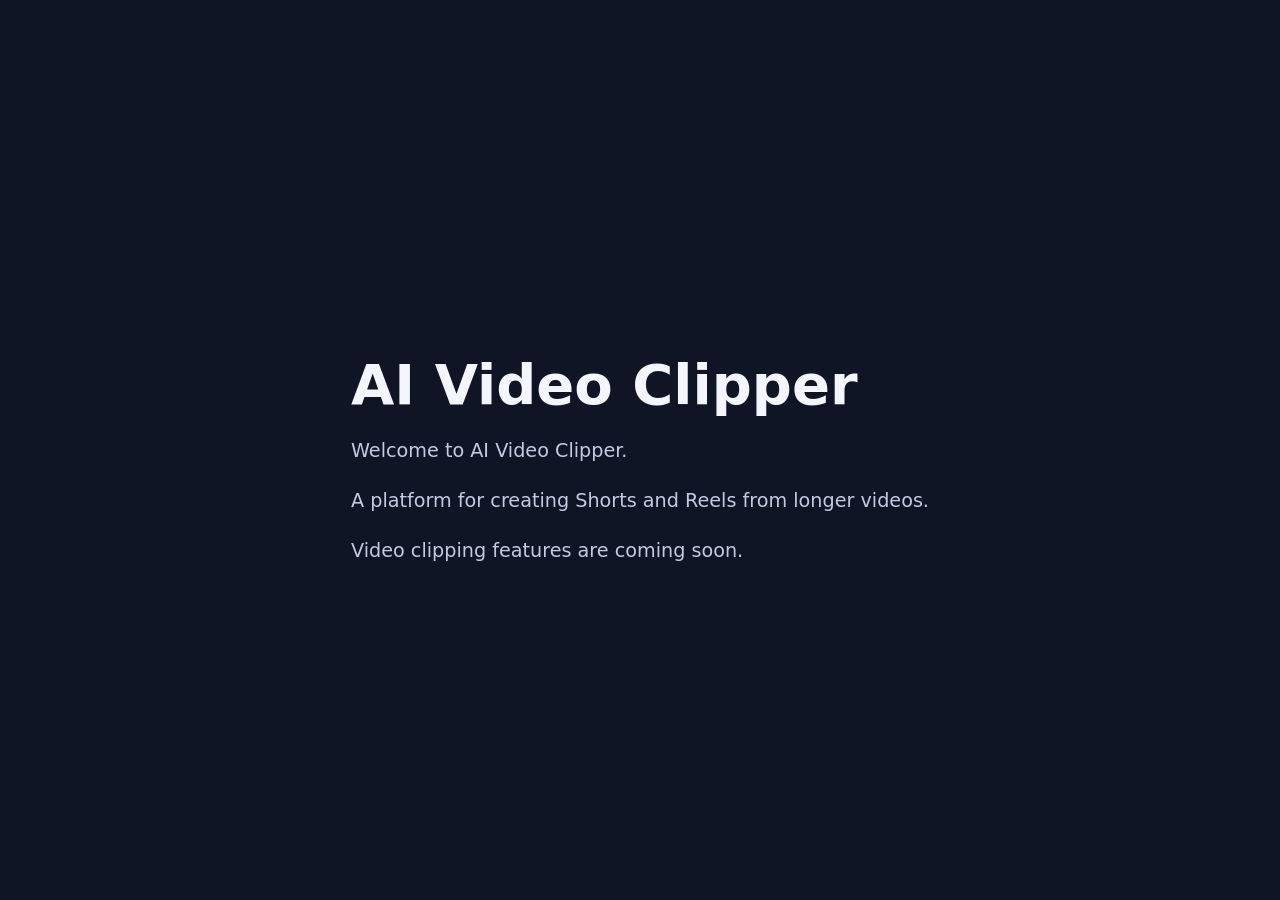
==== index.html @ f223388b "Fix homepage 404 with lowercase index.html and valid HTML" ====
<!doctype html>
<html lang="en">
<head>
  <meta charset="utf-8">
  <meta name="viewport" content="width=device-width, initial-scale=1">
  <meta name="description" content="AI Video Clipper — shorts and reels from longer videos.">
  <title>AI Video Clipper</title>
  <style>
    body { margin: 0; min-height: 100vh; display: grid; place-items: center; background: #101525; color: #f4f6ff; font-family: system-ui, sans-serif; }
    main { max-width: 640px; padding: 48px 24px; }
    h1 { font-size: clamp(2rem, 7vw, 3.5rem); margin-bottom: 16px; }
    p { color: #c2cbe1; font-size: 1.2rem; line-height: 1.6; }
  </style>
</head>
<body>
  <main>
    <h1>AI Video Clipper</h1>
    <p>Welcome to AI Video Clipper.</p>
    <p>A platform for creating Shorts and Reels from longer videos.</p>
    <p>Video clipping features are coming soon.</p>
  </main>
</body>
</html>
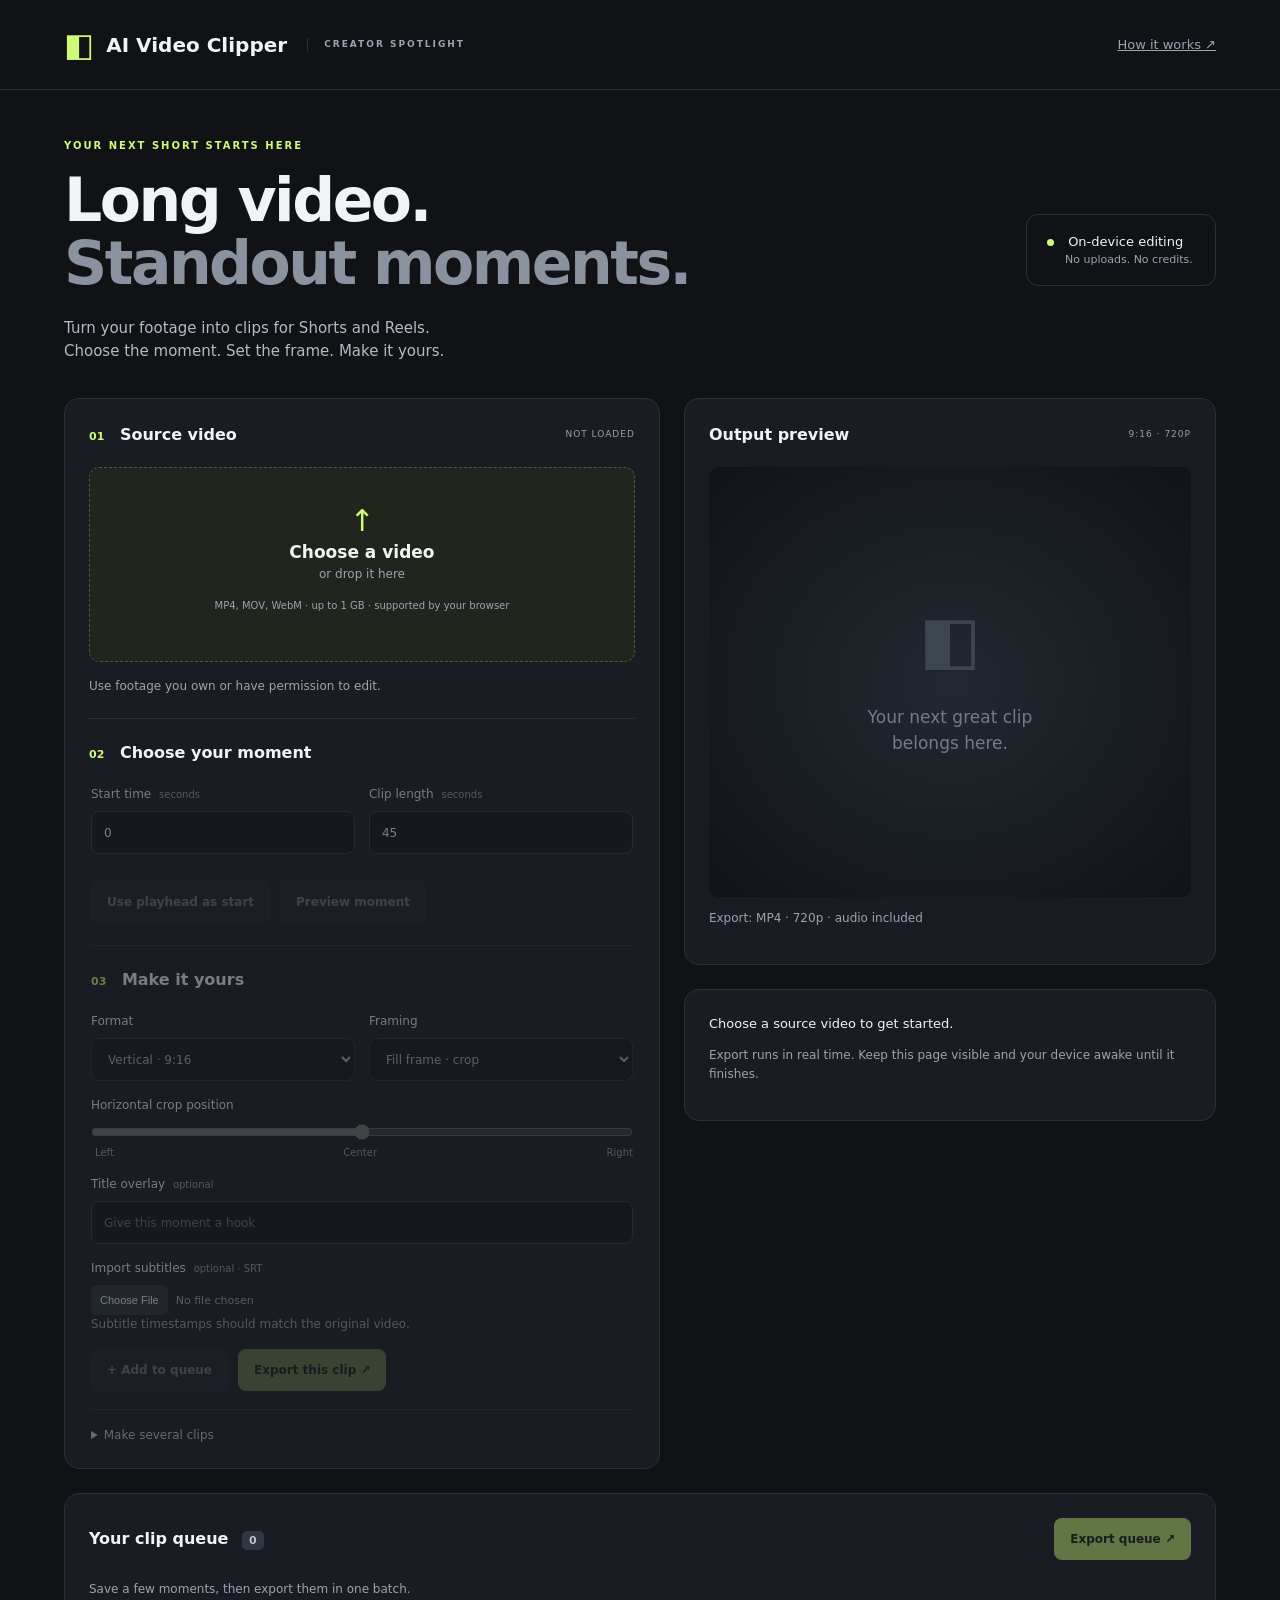
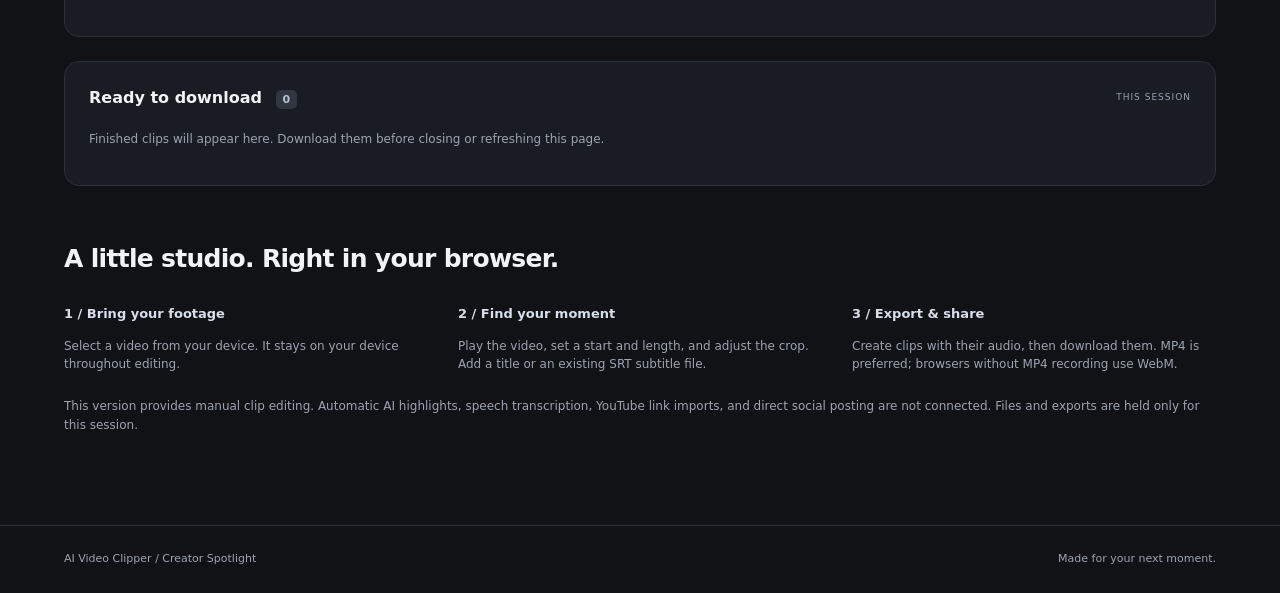
==== commit 9ec726df: "Restore working browser video editor with clip exports, subtitles and queue" ====
--- a/index.html
+++ b/index.html
@@ -1,23 +1,14 @@
 <!doctype html>
-<html lang="en">
-<head>
-  <meta charset="utf-8">
-  <meta name="viewport" content="width=device-width, initial-scale=1">
-  <meta name="description" content="AI Video Clipper — shorts and reels from longer videos.">
-  <title>AI Video Clipper</title>
-  <style>
-    body { margin: 0; min-height: 100vh; display: grid; place-items: center; background: #101525; color: #f4f6ff; font-family: system-ui, sans-serif; }
-    main { max-width: 640px; padding: 48px 24px; }
-    h1 { font-size: clamp(2rem, 7vw, 3.5rem); margin-bottom: 16px; }
-    p { color: #c2cbe1; font-size: 1.2rem; line-height: 1.6; }
-  </style>
-</head>
-<body>
-  <main>
-    <h1>AI Video Clipper</h1>
-    <p>Welcome to AI Video Clipper.</p>
-    <p>A platform for creating Shorts and Reels from longer videos.</p>
-    <p>Video clipping features are coming soon.</p>
-  </main>
-</body>
-</html>
+<html lang="en"><head><meta charset="utf-8"><meta name="viewport" content="width=device-width,initial-scale=1"><meta name="theme-color" content="#101216"><meta name="description" content="Creator Spotlight's private browser video editor. Trim videos, reframe for Shorts and Reels, add captions, and export clips on your device."><title>AI Video Clipper · Creator Spotlight</title><link rel="stylesheet" href="style.css"><script src="app.js" defer></script></head>
+<body><header><a class="brand" href="/" aria-label="AI Video Clipper home"><span class="brand-icon">◧</span> AI Video Clipper <span class="studio">CREATOR SPOTLIGHT</span></a><a class="help-link" href="#help">How it works ↗</a></header>
+<main><div class="intro"><div><p class="eyebrow">YOUR NEXT SHORT STARTS HERE</p><h1>Long video.<br><span>Standout moments.</span></h1><p class="sub">Turn your footage into clips for Shorts and Reels.<br>Choose the moment. Set the frame. Make it yours.</p></div><div class="private"><span class="dot"></span> On-device editing<span>No uploads. No credits.</span></div></div>
+<div class="workspace"><section class="panel source"><div class="section-title"><h2><b>01</b> Source video</h2><span id="source-badge" class="tag">NOT LOADED</span></div>
+<label class="drop" id="drop"><input id="file" type="file" accept="video/*"><span class="upload-icon">↑</span><strong>Choose a video</strong><span>or drop it here</span><small>MP4, MOV, WebM · up to 1 GB · supported by your browser</small></label>
+<div id="loaded" hidden><video id="source" controls playsinline preload="metadata"></video><div class="file-meta"><strong id="filename"></strong><span id="metadata"></span></div><label class="change">Choose another video<input id="replace-file" type="file" accept="video/*"></label></div>
+<p class="note">Use footage you own or have permission to edit.</p>
+<div class="section-title divider"><h2><b>02</b> Choose your moment</h2></div><fieldset id="settings" disabled><div class="two"><label>Start time <small>seconds</small><input id="start" type="number" value="0" min="0" step="0.1"></label><label>Clip length <small>seconds</small><input id="duration" type="number" value="45" min="1" max="180" step="0.1"></label></div><div class="actions"><button id="use-current" class="secondary">Use playhead as start</button><button id="preview" class="secondary">Preview moment</button></div>
+<div class="section-title divider"><h2><b>03</b> Make it yours</h2></div><div class="two"><label>Format<select id="aspect"><option value="9:16">Vertical · 9:16</option><option value="1:1">Square · 1:1</option><option value="16:9">Landscape · 16:9</option></select></label><label>Framing<select id="fit"><option value="crop">Fill frame · crop</option><option value="contain">Fit whole video</option></select></label></div><label id="position-label">Horizontal crop position<input id="position" type="range" min="0" max="100" value="50"><span class="range-labels"><small>Left</small><small>Center</small><small>Right</small></span></label><label>Title overlay <small>optional</small><input id="title" maxlength="120" placeholder="Give this moment a hook"></label><label>Import subtitles <small>optional · SRT</small><input id="subtitles" type="file" accept=".srt,text/plain"><span id="subtitle-info" class="note">Subtitle timestamps should match the original video.</span></label><button id="clear-subtitles" class="text-button" hidden>Remove subtitles</button><div class="actions"><button id="add" class="secondary">+ Add to queue</button><button id="export" class="primary">Export this clip ↗</button></div><details><summary>Make several clips</summary><p class="note">Create evenly spaced selections to review. These are time-based selections, not AI highlights.</p><label>Number of clips<select id="batch-count"><option>3</option><option selected>5</option><option>10</option></select></label><button id="batch" class="secondary">Add spaced selections</button></details></fieldset></section>
+<aside><section class="panel preview-panel"><div class="section-title"><h2>Output preview</h2><span id="format-badge" class="tag">9:16 · 720P</span></div><div class="preview-stage"><canvas id="canvas" width="720" height="1280" aria-label="Preview of cropped video with overlays"></canvas><div id="preview-empty"><span>◧</span><p>Your next great clip<br>belongs here.</p></div></div><p class="note" id="export-format">Checking export support…</p></section><section class="panel status-panel"><div id="status" role="status" aria-live="polite">Choose a source video to get started.</div><progress id="progress" value="0" max="100" hidden></progress><button id="cancel" class="secondary" hidden>Cancel export</button><p class="note">Export runs in real time. Keep this page visible and your device awake until it finishes.</p></section></aside></div>
+<section class="panel queue-panel"><div class="section-title"><h2>Your clip queue <span id="queue-count" class="count">0</span></h2><button id="export-all" class="primary" disabled>Export queue ↗</button></div><p id="queue-empty" class="note">Save a few moments, then export them in one batch.</p><div id="queue"></div></section>
+<section class="panel"><div class="section-title"><h2>Ready to download <span id="results-count" class="count">0</span></h2><span class="tag">THIS SESSION</span></div><p id="results-empty" class="note">Finished clips will appear here. Download them before closing or refreshing this page.</p><div id="results"></div></section>
+<section id="help" class="help"><h2>A little studio. Right in your browser.</h2><div><article><b>1 / Bring your footage</b><p>Select a video from your device. It stays on your device throughout editing.</p></article><article><b>2 / Find your moment</b><p>Play the video, set a start and length, and adjust the crop. Add a title or an existing SRT subtitle file.</p></article><article><b>3 / Export & share</b><p>Create clips with their audio, then download them. MP4 is preferred; browsers without MP4 recording use WebM.</p></article></div><p class="note">This version provides manual clip editing. Automatic AI highlights, speech transcription, YouTube link imports, and direct social posting are not connected. Files and exports are held only for this session.</p></section></main><footer><span>AI Video Clipper / Creator Spotlight</span><span>Made for your next moment.</span></footer></body></html>
--- a/style.css
+++ b/style.css
@@ -0,0 +1 @@
+:root{color-scheme:dark;--bg:#101216;--panel:#191c22;--line:#2c3039;--muted:#9ca3b1;--green:#cdfa79;--text:#f2f3f5}*{box-sizing:border-box}body{margin:0;background:var(--bg);color:var(--text);font:15px/1.5 system-ui,-apple-system,BlinkMacSystemFont,"Segoe UI",sans-serif}button,input,select{font:inherit}a{color:inherit}header{height:90px;border-bottom:1px solid var(--line);padding:0 5%;display:flex;align-items:center;justify-content:space-between;gap:16px}.brand{text-decoration:none;font-weight:700;font-size:20px;display:flex;align-items:center;gap:12px}.brand-icon{font-size:32px;color:var(--green)}.studio{font-size:9px;letter-spacing:2px;color:var(--muted);border-left:1px solid var(--line);padding-left:16px;margin-left:8px}.help-link{font-size:13px;color:var(--muted);white-space:nowrap}main{max-width:1300px;margin:auto;padding:48px 5%}.intro{display:flex;align-items:center;justify-content:space-between;padding-bottom:36px;gap:24px}.eyebrow{font:600 10px/1.5 system-ui;letter-spacing:2px;color:var(--green);margin:0 0 16px}h1{font-size:clamp(36px,5vw,60px);font-weight:600;line-height:1.05;letter-spacing:-2.5px;margin:0 0 22px}h1 span{color:#8b929f}.sub{color:#b4bac5;margin:0}.private{border:1px solid var(--line);border-radius:12px;padding:17px 20px;font-size:13px;min-width:190px}.private>span:last-child{display:block;color:var(--muted);margin-left:18px;font-size:11px}.dot{display:inline-block;width:7px;height:7px;background:var(--green);border-radius:50%;margin-right:10px}.workspace{display:grid;grid-template-columns:minmax(0,1.12fr) minmax(0,1fr);gap:24px;align-items:start}.panel{background:var(--panel);border:1px solid var(--line);border-radius:15px;padding:24px;margin-bottom:24px}.section-title{display:flex;justify-content:space-between;align-items:center;gap:10px;margin-bottom:20px}h2{font-size:16px;font-weight:600;margin:0}.section-title b{display:inline-block;color:var(--green);font-size:11px;margin-right:10px}.tag{font-size:9px;letter-spacing:1px;color:var(--muted);white-space:nowrap}.drop{position:relative;display:flex;flex-direction:column;align-items:center;justify-content:center;min-height:195px;border:1px dashed #515947;border-radius:10px;background:#20251d;cursor:pointer}.drop:hover,.drop.dragover{border-color:var(--green);background:#262f21}.drop input{position:absolute;inset:0;width:100%;height:100%;opacity:0;cursor:pointer}.drop strong{font-size:17px}.drop span:not(.upload-icon){font-size:12px;color:var(--muted)}.drop small{font-size:10px;margin:15px;text-align:center;color:var(--muted)}.upload-icon{font-size:30px;color:var(--green);line-height:1.3}.note{color:var(--muted);font-size:12px;line-height:1.6}.divider{border-top:1px solid var(--line);padding-top:22px;margin-top:22px}fieldset{padding:0;border:0;min-width:0}fieldset:disabled{opacity:.45}label{display:block;font-size:12px;font-weight:500;margin-bottom:15px}label small{font-weight:400;color:var(--muted);margin-left:4px}input:not([type=file]):not([type=range]),select{display:block;width:100%;margin-top:8px;border:1px solid #363c48;border-radius:8px;padding:11px 12px;background:#12151b;color:var(--text);min-height:43px}input[type=file]{display:block;width:100%;margin-top:8px;font-size:11px}input::file-selector-button{background:#30363f;color:var(--text);border:0;padding:9px;border-radius:6px;margin-right:8px}input[type=range]{width:100%;accent-color:var(--green);margin:10px 0 0}.range-labels{display:flex;justify-content:space-between}.two{display:grid;grid-template-columns:1fr 1fr;gap:14px}.actions{display:flex;gap:10px;margin:12px 0;flex-wrap:wrap}button,.download{border-radius:8px;padding:11px 15px;border:1px solid transparent;cursor:pointer;font-size:12px;font-weight:600;text-decoration:none;display:inline-flex;align-items:center;justify-content:center;min-height:40px}.primary{color:#17200e;background:var(--green)}.primary:hover{background:#dfffaa}.secondary,.download{color:var(--text);background:#292e37;border-color:#373e4a}.secondary:hover,.download:hover{background:#383f4c}button:disabled{opacity:.4;cursor:not-allowed}button:focus-visible,input:focus-visible,select:focus-visible,a:focus-visible,summary:focus-visible{outline:2px solid var(--green);outline-offset:4px}.text-button{color:var(--green);background:transparent;padding:0;min-height:30px}details{border-top:1px solid var(--line);margin-top:18px;padding-top:16px}summary{cursor:pointer;color:#c5ccd8;font-size:12px}.preview-stage{position:relative;display:flex;align-items:center;justify-content:center;min-height:360px;background:#0c0e12;border-radius:10px;overflow:hidden}canvas{display:block;max-width:100%;width:auto;height:430px;object-fit:contain}#preview-empty{position:absolute;inset:0;display:flex;align-items:center;justify-content:center;flex-direction:column;text-align:center;color:#737b89;background:radial-gradient(ellipse,#232830,#101319)}#preview-empty span{font-size:65px;color:#3d454f}#preview-empty p{font-size:17px;line-height:1.5}video{width:100%;border-radius:8px;max-height:280px;background:#000}.file-meta{display:flex;justify-content:space-between;gap:12px;margin-top:10px;font-size:11px}.file-meta strong{overflow-wrap:anywhere}.file-meta span{color:var(--muted);white-space:nowrap}.change{font-size:11px;color:var(--green);margin-top:12px;position:relative;width:max-content;cursor:pointer}.change input{position:absolute;inset:0;opacity:0;cursor:pointer;margin:0}.status-panel{font-size:13px}progress{width:100%;accent-color:var(--green);margin:15px 0}#cancel{margin-top:12px}.count{font-size:11px;background:#303740;color:#b8c3d4;border-radius:5px;padding:3px 7px;margin-left:8px}.queue-row{display:flex;align-items:center;gap:14px;border-top:1px solid var(--line);padding:15px 0}.queue-row .info{flex:1;min-width:0}.queue-row strong{font-size:13px;overflow-wrap:anywhere}.queue-row small{display:block;color:var(--muted);font-size:11px}.queue-row button{padding:7px 12px;min-height:34px}.result{display:grid;grid-template-columns:100px 1fr;gap:20px;border-top:1px solid var(--line);padding:20px 0}.result video{max-height:180px}.result h3{margin:0 0 6px;font-size:14px;overflow-wrap:anywhere}.result .actions{margin:12px 0 0}.help{padding:30px 0}.help h2{font-size:25px;letter-spacing:-.7px;margin-bottom:25px}.help>div{display:grid;grid-template-columns:repeat(3,1fr);gap:30px}.help b{font-size:13px;color:#d8dfeb}.help p{font-size:12px;color:var(--muted)}footer{display:flex;justify-content:space-between;padding:25px 5%;border-top:1px solid var(--line);color:var(--muted);font-size:11px}[hidden]{display:none!important}.error{color:#ffb4ac}.success{color:var(--green)}@media(max-width:760px){header{height:70px}.brand{font-size:16px;gap:8px}.studio{display:none}main{padding:30px 4%}.intro{align-items:start}.private{display:none}.workspace{grid-template-columns:1fr}.workspace aside{order:-1}.preview-panel{padding:16px}canvas{height:290px}.preview-stage{min-height:290px}.status-panel{padding:16px}.panel{padding:20px}.help>div{grid-template-columns:1fr;gap:8px}.queue-row{flex-wrap:wrap}.queue-row .info{min-width:55%}footer{gap:20px}.result{grid-template-columns:80px 1fr}}
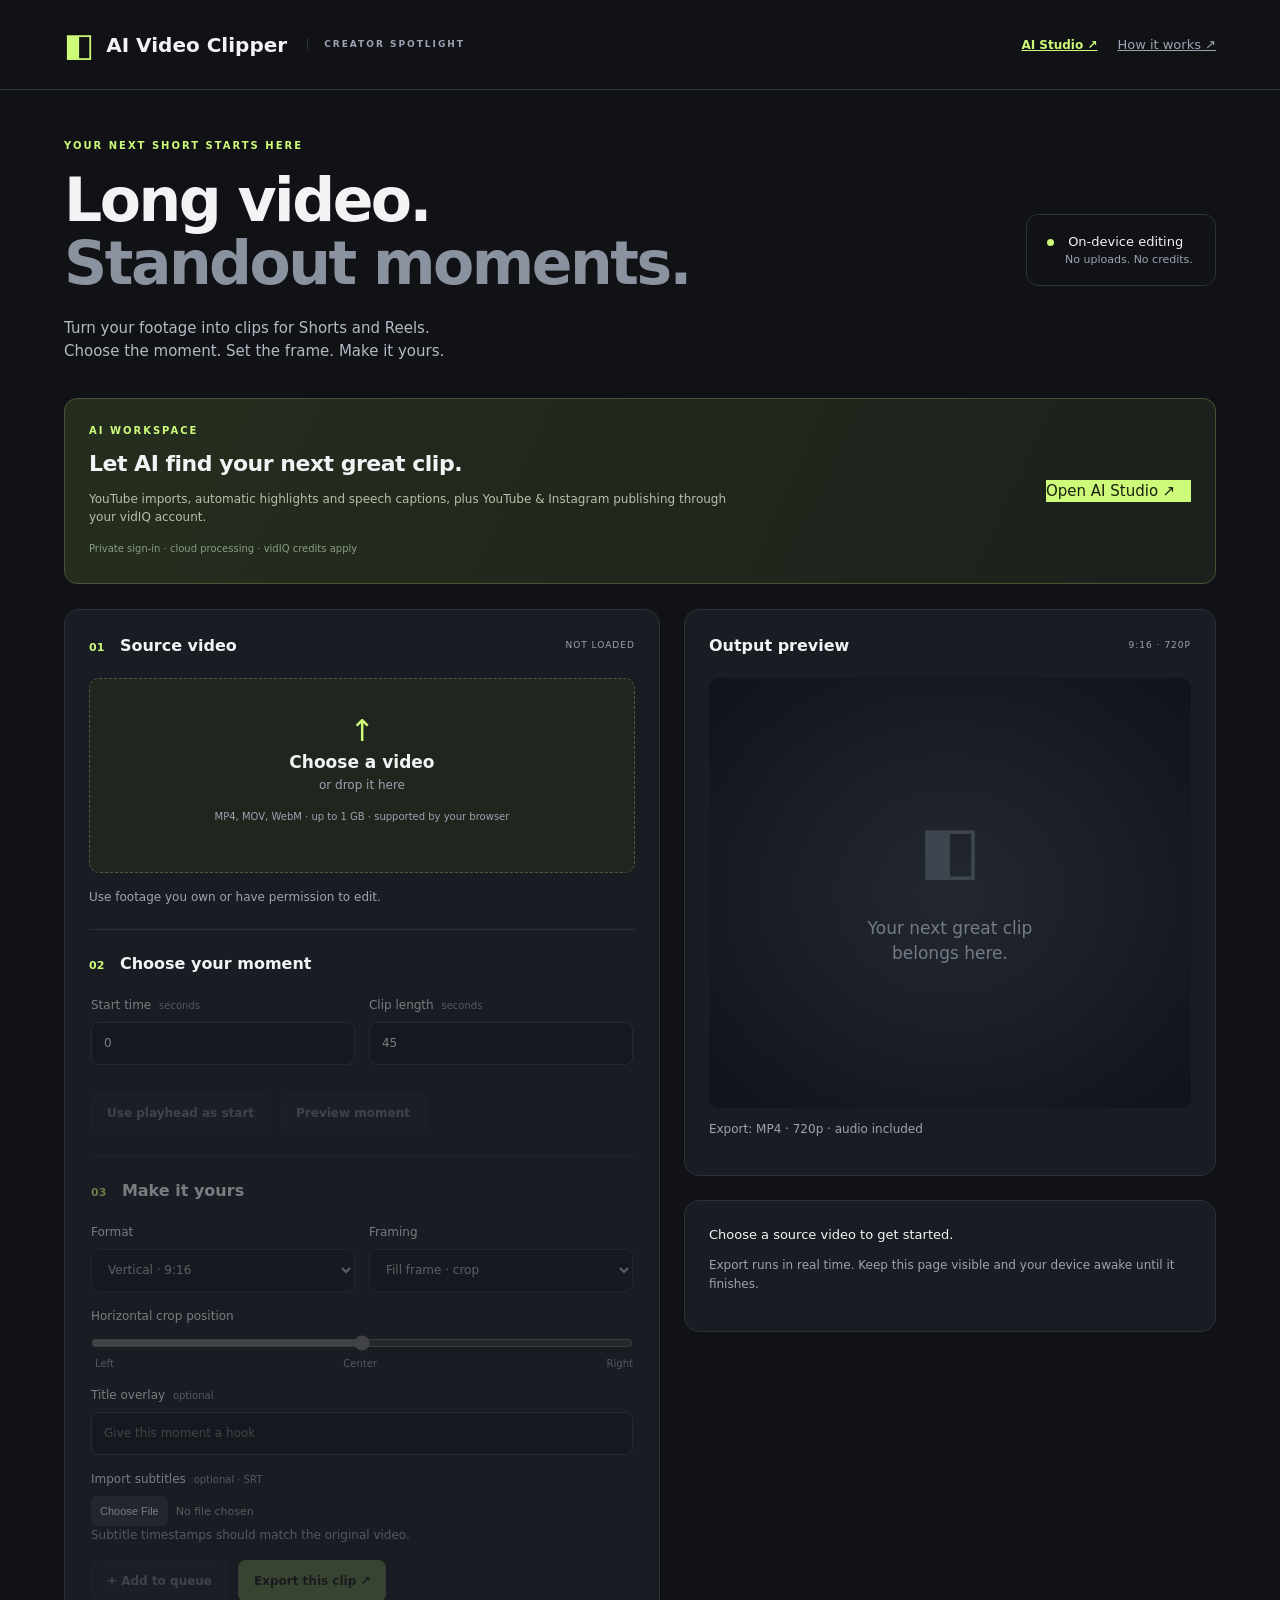
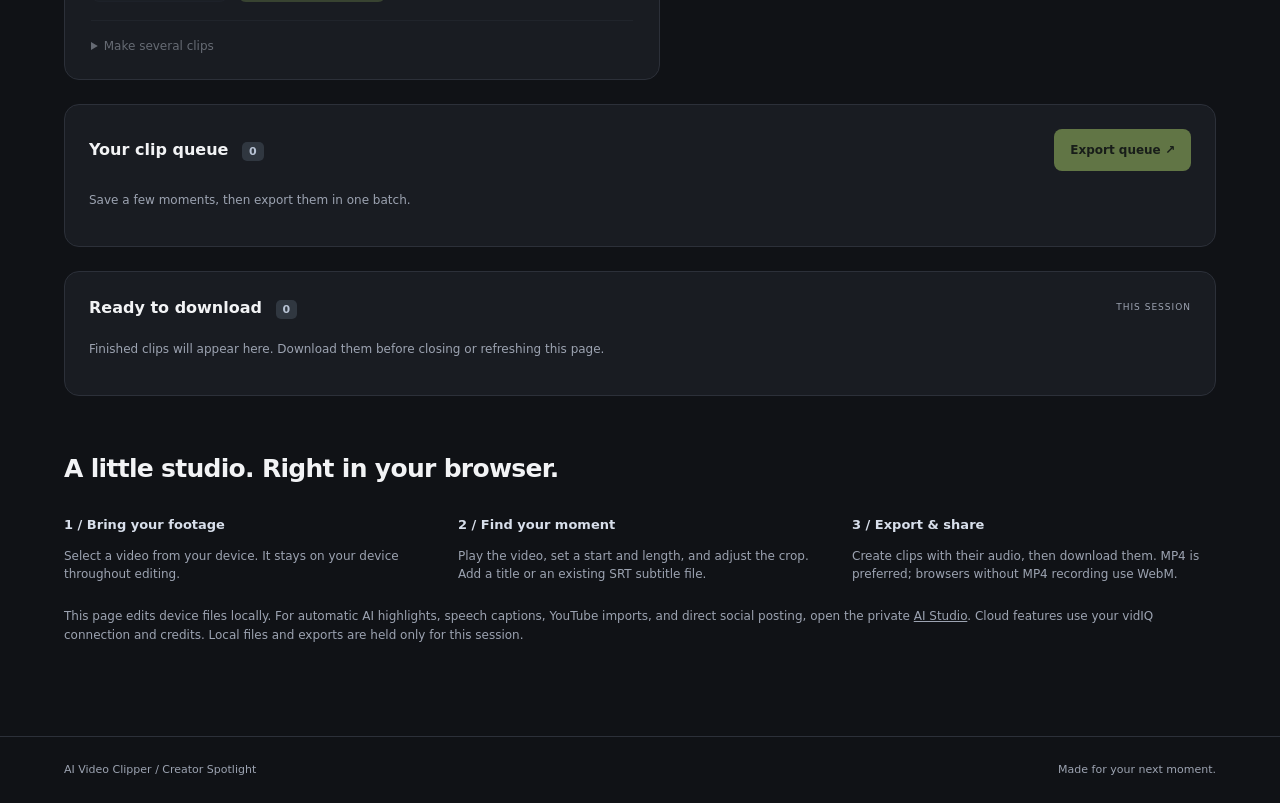
==== commit d3f9d86b: "Link private AI Studio for cloud highlights, captions, imports and publishing" ====
--- a/index.html
+++ b/index.html
@@ -1,8 +1,8 @@
 <!doctype html>
 <html lang="en"><head><meta charset="utf-8"><meta name="viewport" content="width=device-width,initial-scale=1"><meta name="theme-color" content="#101216"><meta name="description" content="Creator Spotlight's private browser video editor. Trim videos, reframe for Shorts and Reels, add captions, and export clips on your device."><title>AI Video Clipper · Creator Spotlight</title><link rel="stylesheet" href="style.css"><script src="app.js" defer></script></head>
-<body><header><a class="brand" href="/" aria-label="AI Video Clipper home"><span class="brand-icon">◧</span> AI Video Clipper <span class="studio">CREATOR SPOTLIGHT</span></a><a class="help-link" href="#help">How it works ↗</a></header>
+<body><header><a class="brand" href="/" aria-label="AI Video Clipper home"><span class="brand-icon">◧</span> AI Video Clipper <span class="studio">CREATOR SPOTLIGHT</span></a><div class="header-links"><a class="studio-link" href="/studio">AI Studio ↗</a><a class="help-link" href="#help">How it works ↗</a></div></header>
 <main><div class="intro"><div><p class="eyebrow">YOUR NEXT SHORT STARTS HERE</p><h1>Long video.<br><span>Standout moments.</span></h1><p class="sub">Turn your footage into clips for Shorts and Reels.<br>Choose the moment. Set the frame. Make it yours.</p></div><div class="private"><span class="dot"></span> On-device editing<span>No uploads. No credits.</span></div></div>
-<div class="workspace"><section class="panel source"><div class="section-title"><h2><b>01</b> Source video</h2><span id="source-badge" class="tag">NOT LOADED</span></div>
+<section class="ai-banner"><div><p class="eyebrow">AI WORKSPACE</p><h2>Let AI find your next great clip.</h2><p>YouTube imports, automatic highlights and speech captions, plus YouTube & Instagram publishing through your vidIQ account.</p><small>Private sign-in · cloud processing · vidIQ credits apply</small></div><a class="primary" href="/studio">Open AI Studio ↗</a></section><div class="workspace"><section class="panel source"><div class="section-title"><h2><b>01</b> Source video</h2><span id="source-badge" class="tag">NOT LOADED</span></div>
 <label class="drop" id="drop"><input id="file" type="file" accept="video/*"><span class="upload-icon">↑</span><strong>Choose a video</strong><span>or drop it here</span><small>MP4, MOV, WebM · up to 1 GB · supported by your browser</small></label>
 <div id="loaded" hidden><video id="source" controls playsinline preload="metadata"></video><div class="file-meta"><strong id="filename"></strong><span id="metadata"></span></div><label class="change">Choose another video<input id="replace-file" type="file" accept="video/*"></label></div>
 <p class="note">Use footage you own or have permission to edit.</p>
@@ -11,4 +11,4 @@
 <aside><section class="panel preview-panel"><div class="section-title"><h2>Output preview</h2><span id="format-badge" class="tag">9:16 · 720P</span></div><div class="preview-stage"><canvas id="canvas" width="720" height="1280" aria-label="Preview of cropped video with overlays"></canvas><div id="preview-empty"><span>◧</span><p>Your next great clip<br>belongs here.</p></div></div><p class="note" id="export-format">Checking export support…</p></section><section class="panel status-panel"><div id="status" role="status" aria-live="polite">Choose a source video to get started.</div><progress id="progress" value="0" max="100" hidden></progress><button id="cancel" class="secondary" hidden>Cancel export</button><p class="note">Export runs in real time. Keep this page visible and your device awake until it finishes.</p></section></aside></div>
 <section class="panel queue-panel"><div class="section-title"><h2>Your clip queue <span id="queue-count" class="count">0</span></h2><button id="export-all" class="primary" disabled>Export queue ↗</button></div><p id="queue-empty" class="note">Save a few moments, then export them in one batch.</p><div id="queue"></div></section>
 <section class="panel"><div class="section-title"><h2>Ready to download <span id="results-count" class="count">0</span></h2><span class="tag">THIS SESSION</span></div><p id="results-empty" class="note">Finished clips will appear here. Download them before closing or refreshing this page.</p><div id="results"></div></section>
-<section id="help" class="help"><h2>A little studio. Right in your browser.</h2><div><article><b>1 / Bring your footage</b><p>Select a video from your device. It stays on your device throughout editing.</p></article><article><b>2 / Find your moment</b><p>Play the video, set a start and length, and adjust the crop. Add a title or an existing SRT subtitle file.</p></article><article><b>3 / Export & share</b><p>Create clips with their audio, then download them. MP4 is preferred; browsers without MP4 recording use WebM.</p></article></div><p class="note">This version provides manual clip editing. Automatic AI highlights, speech transcription, YouTube link imports, and direct social posting are not connected. Files and exports are held only for this session.</p></section></main><footer><span>AI Video Clipper / Creator Spotlight</span><span>Made for your next moment.</span></footer></body></html>
+<section id="help" class="help"><h2>A little studio. Right in your browser.</h2><div><article><b>1 / Bring your footage</b><p>Select a video from your device. It stays on your device throughout editing.</p></article><article><b>2 / Find your moment</b><p>Play the video, set a start and length, and adjust the crop. Add a title or an existing SRT subtitle file.</p></article><article><b>3 / Export & share</b><p>Create clips with their audio, then download them. MP4 is preferred; browsers without MP4 recording use WebM.</p></article></div><p class="note">This page edits device files locally. For automatic AI highlights, speech captions, YouTube imports, and direct social posting, open the private <a href="/studio">AI Studio</a>. Cloud features use your vidIQ connection and credits. Local files and exports are held only for this session.</p></section></main><footer><span>AI Video Clipper / Creator Spotlight</span><span>Made for your next moment.</span></footer></body></html>
--- a/style.css
+++ b/style.css
@@ -1 +1,3 @@
-:root{color-scheme:dark;--bg:#101216;--panel:#191c22;--line:#2c3039;--muted:#9ca3b1;--green:#cdfa79;--text:#f2f3f5}*{box-sizing:border-box}body{margin:0;background:var(--bg);color:var(--text);font:15px/1.5 system-ui,-apple-system,BlinkMacSystemFont,"Segoe UI",sans-serif}button,input,select{font:inherit}a{color:inherit}header{height:90px;border-bottom:1px solid var(--line);padding:0 5%;display:flex;align-items:center;justify-content:space-between;gap:16px}.brand{text-decoration:none;font-weight:700;font-size:20px;display:flex;align-items:center;gap:12px}.brand-icon{font-size:32px;color:var(--green)}.studio{font-size:9px;letter-spacing:2px;color:var(--muted);border-left:1px solid var(--line);padding-left:16px;margin-left:8px}.help-link{font-size:13px;color:var(--muted);white-space:nowrap}main{max-width:1300px;margin:auto;padding:48px 5%}.intro{display:flex;align-items:center;justify-content:space-between;padding-bottom:36px;gap:24px}.eyebrow{font:600 10px/1.5 system-ui;letter-spacing:2px;color:var(--green);margin:0 0 16px}h1{font-size:clamp(36px,5vw,60px);font-weight:600;line-height:1.05;letter-spacing:-2.5px;margin:0 0 22px}h1 span{color:#8b929f}.sub{color:#b4bac5;margin:0}.private{border:1px solid var(--line);border-radius:12px;padding:17px 20px;font-size:13px;min-width:190px}.private>span:last-child{display:block;color:var(--muted);margin-left:18px;font-size:11px}.dot{display:inline-block;width:7px;height:7px;background:var(--green);border-radius:50%;margin-right:10px}.workspace{display:grid;grid-template-columns:minmax(0,1.12fr) minmax(0,1fr);gap:24px;align-items:start}.panel{background:var(--panel);border:1px solid var(--line);border-radius:15px;padding:24px;margin-bottom:24px}.section-title{display:flex;justify-content:space-between;align-items:center;gap:10px;margin-bottom:20px}h2{font-size:16px;font-weight:600;margin:0}.section-title b{display:inline-block;color:var(--green);font-size:11px;margin-right:10px}.tag{font-size:9px;letter-spacing:1px;color:var(--muted);white-space:nowrap}.drop{position:relative;display:flex;flex-direction:column;align-items:center;justify-content:center;min-height:195px;border:1px dashed #515947;border-radius:10px;background:#20251d;cursor:pointer}.drop:hover,.drop.dragover{border-color:var(--green);background:#262f21}.drop input{position:absolute;inset:0;width:100%;height:100%;opacity:0;cursor:pointer}.drop strong{font-size:17px}.drop span:not(.upload-icon){font-size:12px;color:var(--muted)}.drop small{font-size:10px;margin:15px;text-align:center;color:var(--muted)}.upload-icon{font-size:30px;color:var(--green);line-height:1.3}.note{color:var(--muted);font-size:12px;line-height:1.6}.divider{border-top:1px solid var(--line);padding-top:22px;margin-top:22px}fieldset{padding:0;border:0;min-width:0}fieldset:disabled{opacity:.45}label{display:block;font-size:12px;font-weight:500;margin-bottom:15px}label small{font-weight:400;color:var(--muted);margin-left:4px}input:not([type=file]):not([type=range]),select{display:block;width:100%;margin-top:8px;border:1px solid #363c48;border-radius:8px;padding:11px 12px;background:#12151b;color:var(--text);min-height:43px}input[type=file]{display:block;width:100%;margin-top:8px;font-size:11px}input::file-selector-button{background:#30363f;color:var(--text);border:0;padding:9px;border-radius:6px;margin-right:8px}input[type=range]{width:100%;accent-color:var(--green);margin:10px 0 0}.range-labels{display:flex;justify-content:space-between}.two{display:grid;grid-template-columns:1fr 1fr;gap:14px}.actions{display:flex;gap:10px;margin:12px 0;flex-wrap:wrap}button,.download{border-radius:8px;padding:11px 15px;border:1px solid transparent;cursor:pointer;font-size:12px;font-weight:600;text-decoration:none;display:inline-flex;align-items:center;justify-content:center;min-height:40px}.primary{color:#17200e;background:var(--green)}.primary:hover{background:#dfffaa}.secondary,.download{color:var(--text);background:#292e37;border-color:#373e4a}.secondary:hover,.download:hover{background:#383f4c}button:disabled{opacity:.4;cursor:not-allowed}button:focus-visible,input:focus-visible,select:focus-visible,a:focus-visible,summary:focus-visible{outline:2px solid var(--green);outline-offset:4px}.text-button{color:var(--green);background:transparent;padding:0;min-height:30px}details{border-top:1px solid var(--line);margin-top:18px;padding-top:16px}summary{cursor:pointer;color:#c5ccd8;font-size:12px}.preview-stage{position:relative;display:flex;align-items:center;justify-content:center;min-height:360px;background:#0c0e12;border-radius:10px;overflow:hidden}canvas{display:block;max-width:100%;width:auto;height:430px;object-fit:contain}#preview-empty{position:absolute;inset:0;display:flex;align-items:center;justify-content:center;flex-direction:column;text-align:center;color:#737b89;background:radial-gradient(ellipse,#232830,#101319)}#preview-empty span{font-size:65px;color:#3d454f}#preview-empty p{font-size:17px;line-height:1.5}video{width:100%;border-radius:8px;max-height:280px;background:#000}.file-meta{display:flex;justify-content:space-between;gap:12px;margin-top:10px;font-size:11px}.file-meta strong{overflow-wrap:anywhere}.file-meta span{color:var(--muted);white-space:nowrap}.change{font-size:11px;color:var(--green);margin-top:12px;position:relative;width:max-content;cursor:pointer}.change input{position:absolute;inset:0;opacity:0;cursor:pointer;margin:0}.status-panel{font-size:13px}progress{width:100%;accent-color:var(--green);margin:15px 0}#cancel{margin-top:12px}.count{font-size:11px;background:#303740;color:#b8c3d4;border-radius:5px;padding:3px 7px;margin-left:8px}.queue-row{display:flex;align-items:center;gap:14px;border-top:1px solid var(--line);padding:15px 0}.queue-row .info{flex:1;min-width:0}.queue-row strong{font-size:13px;overflow-wrap:anywhere}.queue-row small{display:block;color:var(--muted);font-size:11px}.queue-row button{padding:7px 12px;min-height:34px}.result{display:grid;grid-template-columns:100px 1fr;gap:20px;border-top:1px solid var(--line);padding:20px 0}.result video{max-height:180px}.result h3{margin:0 0 6px;font-size:14px;overflow-wrap:anywhere}.result .actions{margin:12px 0 0}.help{padding:30px 0}.help h2{font-size:25px;letter-spacing:-.7px;margin-bottom:25px}.help>div{display:grid;grid-template-columns:repeat(3,1fr);gap:30px}.help b{font-size:13px;color:#d8dfeb}.help p{font-size:12px;color:var(--muted)}footer{display:flex;justify-content:space-between;padding:25px 5%;border-top:1px solid var(--line);color:var(--muted);font-size:11px}[hidden]{display:none!important}.error{color:#ffb4ac}.success{color:var(--green)}@media(max-width:760px){header{height:70px}.brand{font-size:16px;gap:8px}.studio{display:none}main{padding:30px 4%}.intro{align-items:start}.private{display:none}.workspace{grid-template-columns:1fr}.workspace aside{order:-1}.preview-panel{padding:16px}canvas{height:290px}.preview-stage{min-height:290px}.status-panel{padding:16px}.panel{padding:20px}.help>div{grid-template-columns:1fr;gap:8px}.queue-row{flex-wrap:wrap}.queue-row .info{min-width:55%}footer{gap:20px}.result{grid-template-columns:80px 1fr}}
+:root{color-scheme:dark;--bg:#101216;--panel:#191c22;--line:#2c3039;--muted:#9ca3b1;--green:#cdfa79;--text:#f2f3f5}*{box-sizing:border-box}body{margin:0;background:var(--bg);color:var(--text);font:15px/1.5 system-ui,-apple-system,BlinkMacSystemFont,"Segoe UI",sans-serif}button,input,select{font:inherit}a{color:inherit}header{height:90px;border-bottom:1px solid var(--line);padding:0 5%;display:flex;align-items:center;justify-content:space-between;gap:16px}.brand{text-decoration:none;font-weight:700;font-size:20px;display:flex;align-items:center;gap:12px}.brand-icon{font-size:32px;color:var(--green)}.studio{font-size:9px;letter-spacing:2px;color:var(--muted);border-left:1px solid var(--line);padding-left:16px;margin-left:8px}.help-link{font-size:13px;color:var(--muted);white-space:nowrap}main{max-width:1300px;margin:auto;padding:48px 5%}.intro{display:flex;align-items:center;justify-content:space-between;padding-bottom:36px;gap:24px}.eyebrow{font:600 10px/1.5 system-ui;letter-spacing:2px;color:var(--green);margin:0 0 16px}h1{font-size:clamp(36px,5vw,60px);font-weight:600;line-height:1.05;letter-spacing:-2.5px;margin:0 0 22px}h1 span{color:#8b929f}.sub{color:#b4bac5;margin:0}.private{border:1px solid var(--line);border-radius:12px;padding:17px 20px;font-size:13px;min-width:190px}.private>span:last-child{display:block;color:var(--muted);margin-left:18px;font-size:11px}.dot{display:inline-block;width:7px;height:7px;background:var(--green);border-radius:50%;margin-right:10px}.workspace{display:grid;grid-template-columns:minmax(0,1.12fr) minmax(0,1fr);gap:24px;align-items:start}.panel{background:var(--panel);border:1px solid var(--line);border-radius:15px;padding:24px;margin-bottom:24px}.section-title{display:flex;justify-content:space-between;align-items:center;gap:10px;margin-bottom:20px}h2{font-size:16px;font-weight:600;margin:0}.section-title b{display:inline-block;color:var(--green);font-size:11px;margin-right:10px}.tag{font-size:9px;letter-spacing:1px;color:var(--muted);white-space:nowrap}.drop{position:relative;display:flex;flex-direction:column;align-items:center;justify-content:center;min-height:195px;border:1px dashed #515947;border-radius:10px;background:#20251d;cursor:pointer}.drop:hover,.drop.dragover{border-color:var(--green);background:#262f21}.drop input{position:absolute;inset:0;width:100%;height:100%;opacity:0;cursor:pointer}.drop strong{font-size:17px}.drop span:not(.upload-icon){font-size:12px;color:var(--muted)}.drop small{font-size:10px;margin:15px;text-align:center;color:var(--muted)}.upload-icon{font-size:30px;color:var(--green);line-height:1.3}.note{color:var(--muted);font-size:12px;line-height:1.6}.divider{border-top:1px solid var(--line);padding-top:22px;margin-top:22px}fieldset{padding:0;border:0;min-width:0}fieldset:disabled{opacity:.45}label{display:block;font-size:12px;font-weight:500;margin-bottom:15px}label small{font-weight:400;color:var(--muted);margin-left:4px}input:not([type=file]):not([type=range]),select{display:block;width:100%;margin-top:8px;border:1px solid #363c48;border-radius:8px;padding:11px 12px;background:#12151b;color:var(--text);min-height:43px}input[type=file]{display:block;width:100%;margin-top:8px;font-size:11px}input::file-selector-button{background:#30363f;color:var(--text);border:0;padding:9px;border-radius:6px;margin-right:8px}input[type=range]{width:100%;accent-color:var(--green);margin:10px 0 0}.range-labels{display:flex;justify-content:space-between}.two{display:grid;grid-template-columns:1fr 1fr;gap:14px}.actions{display:flex;gap:10px;margin:12px 0;flex-wrap:wrap}button,.download{border-radius:8px;padding:11px 15px;border:1px solid transparent;cursor:pointer;font-size:12px;font-weight:600;text-decoration:none;display:inline-flex;align-items:center;justify-content:center;min-height:40px}.primary{color:#17200e;background:var(--green)}.primary:hover{background:#dfffaa}.secondary,.download{color:var(--text);background:#292e37;border-color:#373e4a}.secondary:hover,.download:hover{background:#383f4c}button:disabled{opacity:.4;cursor:not-allowed}button:focus-visible,input:focus-visible,select:focus-visible,a:focus-visible,summary:focus-visible{outline:2px solid var(--green);outline-offset:4px}.text-button{color:var(--green);background:transparent;padding:0;min-height:30px}details{border-top:1px solid var(--line);margin-top:18px;padding-top:16px}summary{cursor:pointer;color:#c5ccd8;font-size:12px}.preview-stage{position:relative;display:flex;align-items:center;justify-content:center;min-height:360px;background:#0c0e12;border-radius:10px;overflow:hidden}canvas{display:block;max-width:100%;width:auto;height:430px;object-fit:contain}#preview-empty{position:absolute;inset:0;display:flex;align-items:center;justify-content:center;flex-direction:column;text-align:center;color:#737b89;background:radial-gradient(ellipse,#232830,#101319)}#preview-empty span{font-size:65px;color:#3d454f}#preview-empty p{font-size:17px;line-height:1.5}video{width:100%;border-radius:8px;max-height:280px;background:#000}.file-meta{display:flex;justify-content:space-between;gap:12px;margin-top:10px;font-size:11px}.file-meta strong{overflow-wrap:anywhere}.file-meta span{color:var(--muted);white-space:nowrap}.change{font-size:11px;color:var(--green);margin-top:12px;position:relative;width:max-content;cursor:pointer}.change input{position:absolute;inset:0;opacity:0;cursor:pointer;margin:0}.status-panel{font-size:13px}progress{width:100%;accent-color:var(--green);margin:15px 0}#cancel{margin-top:12px}.count{font-size:11px;background:#303740;color:#b8c3d4;border-radius:5px;padding:3px 7px;margin-left:8px}.queue-row{display:flex;align-items:center;gap:14px;border-top:1px solid var(--line);padding:15px 0}.queue-row .info{flex:1;min-width:0}.queue-row strong{font-size:13px;overflow-wrap:anywhere}.queue-row small{display:block;color:var(--muted);font-size:11px}.queue-row button{padding:7px 12px;min-height:34px}.result{display:grid;grid-template-columns:100px 1fr;gap:20px;border-top:1px solid var(--line);padding:20px 0}.result video{max-height:180px}.result h3{margin:0 0 6px;font-size:14px;overflow-wrap:anywhere}.result .actions{margin:12px 0 0}.help{padding:30px 0}.help h2{font-size:25px;letter-spacing:-.7px;margin-bottom:25px}.help>div{display:grid;grid-template-columns:repeat(3,1fr);gap:30px}.help b{font-size:13px;color:#d8dfeb}.help p{font-size:12px;color:var(--muted)}footer{display:flex;justify-content:space-between;padding:25px 5%;border-top:1px solid var(--line);color:var(--muted);font-size:11px}[hidden]{display:none!important}.error{color:#ffb4ac}.success{color:var(--green)}@media(max-width:760px){header{height:70px}.brand{font-size:16px;gap:8px}.studio{display:none}main{padding:30px 4%}.intro{align-items:start}.private{display:none}.workspace{grid-template-columns:1fr}.preview-panel{padding:16px}canvas{height:290px}.preview-stage{min-height:290px}.status-panel{padding:16px}.panel{padding:20px}.help>div{grid-template-columns:1fr;gap:8px}.queue-row{flex-wrap:wrap}.queue-row .info{min-width:55%}footer{gap:20px}.result{grid-template-columns:80px 1fr}}
+
+.header-links{display:flex;align-items:center;gap:20px}.studio-link{font-size:12px;color:var(--green);font-weight:600}.ai-banner{background:linear-gradient(115deg,#252e1e,#1b211b);border:1px solid #465536;border-radius:13px;padding:24px;display:flex;align-items:center;justify-content:space-between;gap:24px;margin-bottom:25px}.ai-banner .eyebrow{margin-bottom:9px}.ai-banner h2{font-size:22px;letter-spacing:-.5px}.ai-banner p:not(.eyebrow){font-size:12px;color:#b5c0ab;max-width:660px;margin:10px 0}.ai-banner small{font-size:10px;color:#8c9b80}.ai-banner .primary{white-space:nowrap;text-decoration:none;min-width:145px}@media(max-width:760px){.ai-banner{flex-direction:column;align-items:stretch;padding:20px}.header-links{gap:12px}.help-link{display:none}.ai-banner h2{font-size:21px}}
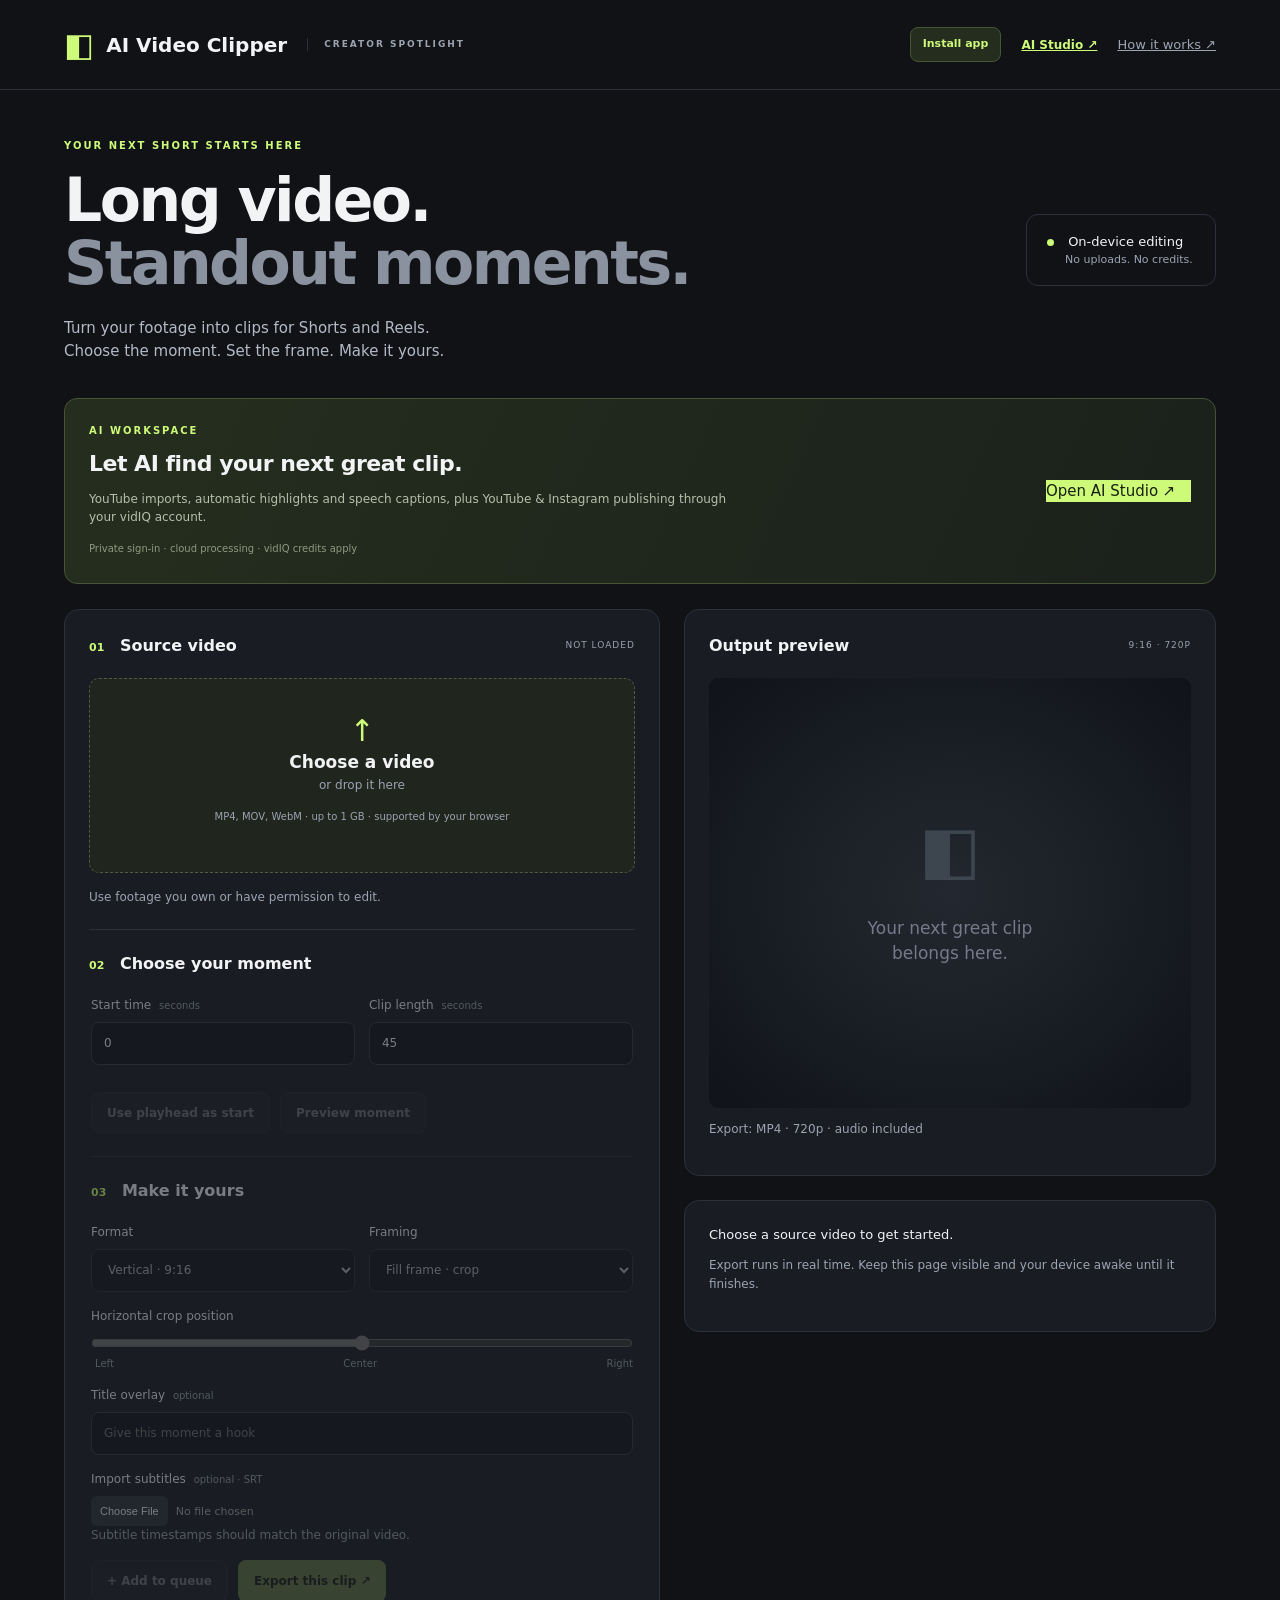
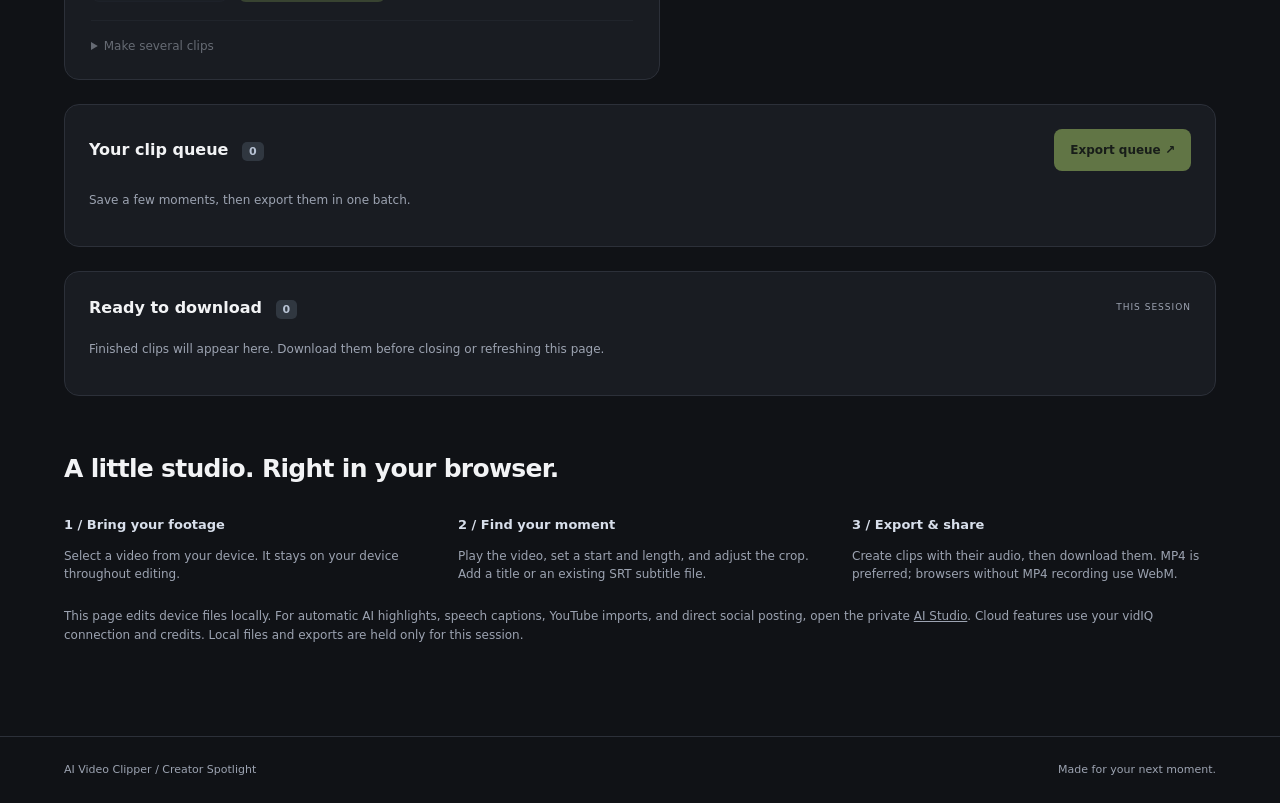
==== commit c9167ac2: "Add installable web app with Home Screen icons and installation help" ====
--- a/index.html
+++ b/index.html
@@ -1,6 +1,6 @@
 <!doctype html>
-<html lang="en"><head><meta charset="utf-8"><meta name="viewport" content="width=device-width,initial-scale=1"><meta name="theme-color" content="#101216"><meta name="description" content="Creator Spotlight's private browser video editor. Trim videos, reframe for Shorts and Reels, add captions, and export clips on your device."><title>AI Video Clipper · Creator Spotlight</title><link rel="stylesheet" href="style.css"><script src="app.js" defer></script></head>
-<body><header><a class="brand" href="/" aria-label="AI Video Clipper home"><span class="brand-icon">◧</span> AI Video Clipper <span class="studio">CREATOR SPOTLIGHT</span></a><div class="header-links"><a class="studio-link" href="/studio">AI Studio ↗</a><a class="help-link" href="#help">How it works ↗</a></div></header>
+<html lang="en"><head><meta charset="utf-8"><meta name="viewport" content="width=device-width,initial-scale=1"><meta name="theme-color" content="#101216"><meta name="description" content="Creator Spotlight's private browser video editor. Trim videos, reframe for Shorts and Reels, add captions, and export clips on your device."><meta name="mobile-web-app-capable" content="yes"><meta name="apple-mobile-web-app-capable" content="yes"><meta name="apple-mobile-web-app-title" content="AI Clipper"><meta name="apple-mobile-web-app-status-bar-style" content="black-translucent"><link rel="manifest" href="/manifest.webmanifest"><link rel="apple-touch-icon" href="/icons/icon-180.png"><link rel="icon" type="image/png" href="/icons/icon-192.png"><script src="/install.js" defer></script><title>AI Video Clipper · Creator Spotlight</title><link rel="stylesheet" href="style.css"><script src="app.js" defer></script></head>
+<body><header><a class="brand" href="/" aria-label="AI Video Clipper home"><span class="brand-icon">◧</span> AI Video Clipper <span class="studio">CREATOR SPOTLIGHT</span></a><div class="header-links"><button id="install-app" class="install-button" type="button">Install app</button><a class="studio-link" href="/studio">AI Studio ↗</a><a class="help-link" href="#help">How it works ↗</a></div></header>
 <main><div class="intro"><div><p class="eyebrow">YOUR NEXT SHORT STARTS HERE</p><h1>Long video.<br><span>Standout moments.</span></h1><p class="sub">Turn your footage into clips for Shorts and Reels.<br>Choose the moment. Set the frame. Make it yours.</p></div><div class="private"><span class="dot"></span> On-device editing<span>No uploads. No credits.</span></div></div>
 <section class="ai-banner"><div><p class="eyebrow">AI WORKSPACE</p><h2>Let AI find your next great clip.</h2><p>YouTube imports, automatic highlights and speech captions, plus YouTube & Instagram publishing through your vidIQ account.</p><small>Private sign-in · cloud processing · vidIQ credits apply</small></div><a class="primary" href="/studio">Open AI Studio ↗</a></section><div class="workspace"><section class="panel source"><div class="section-title"><h2><b>01</b> Source video</h2><span id="source-badge" class="tag">NOT LOADED</span></div>
 <label class="drop" id="drop"><input id="file" type="file" accept="video/*"><span class="upload-icon">↑</span><strong>Choose a video</strong><span>or drop it here</span><small>MP4, MOV, WebM · up to 1 GB · supported by your browser</small></label>
@@ -11,4 +11,4 @@
 <aside><section class="panel preview-panel"><div class="section-title"><h2>Output preview</h2><span id="format-badge" class="tag">9:16 · 720P</span></div><div class="preview-stage"><canvas id="canvas" width="720" height="1280" aria-label="Preview of cropped video with overlays"></canvas><div id="preview-empty"><span>◧</span><p>Your next great clip<br>belongs here.</p></div></div><p class="note" id="export-format">Checking export support…</p></section><section class="panel status-panel"><div id="status" role="status" aria-live="polite">Choose a source video to get started.</div><progress id="progress" value="0" max="100" hidden></progress><button id="cancel" class="secondary" hidden>Cancel export</button><p class="note">Export runs in real time. Keep this page visible and your device awake until it finishes.</p></section></aside></div>
 <section class="panel queue-panel"><div class="section-title"><h2>Your clip queue <span id="queue-count" class="count">0</span></h2><button id="export-all" class="primary" disabled>Export queue ↗</button></div><p id="queue-empty" class="note">Save a few moments, then export them in one batch.</p><div id="queue"></div></section>
 <section class="panel"><div class="section-title"><h2>Ready to download <span id="results-count" class="count">0</span></h2><span class="tag">THIS SESSION</span></div><p id="results-empty" class="note">Finished clips will appear here. Download them before closing or refreshing this page.</p><div id="results"></div></section>
-<section id="help" class="help"><h2>A little studio. Right in your browser.</h2><div><article><b>1 / Bring your footage</b><p>Select a video from your device. It stays on your device throughout editing.</p></article><article><b>2 / Find your moment</b><p>Play the video, set a start and length, and adjust the crop. Add a title or an existing SRT subtitle file.</p></article><article><b>3 / Export & share</b><p>Create clips with their audio, then download them. MP4 is preferred; browsers without MP4 recording use WebM.</p></article></div><p class="note">This page edits device files locally. For automatic AI highlights, speech captions, YouTube imports, and direct social posting, open the private <a href="/studio">AI Studio</a>. Cloud features use your vidIQ connection and credits. Local files and exports are held only for this session.</p></section></main><footer><span>AI Video Clipper / Creator Spotlight</span><span>Made for your next moment.</span></footer></body></html>
+<section id="help" class="help"><h2>A little studio. Right in your browser.</h2><div><article><b>1 / Bring your footage</b><p>Select a video from your device. It stays on your device throughout editing.</p></article><article><b>2 / Find your moment</b><p>Play the video, set a start and length, and adjust the crop. Add a title or an existing SRT subtitle file.</p></article><article><b>3 / Export & share</b><p>Create clips with their audio, then download them. MP4 is preferred; browsers without MP4 recording use WebM.</p></article></div><p class="note">This page edits device files locally. For automatic AI highlights, speech captions, YouTube imports, and direct social posting, open the private <a href="/studio">AI Studio</a>. Cloud features use your vidIQ connection and credits. Local files and exports are held only for this session.</p></section></main><footer><span>AI Video Clipper / Creator Spotlight</span><span>Made for your next moment.</span></footer><dialog id="install-help" aria-labelledby="install-title"><h2 id="install-title">Add AI Clipper to your device</h2><p><strong>iPhone / iPad:</strong> Open this website in Safari, tap Share, then Add to Home Screen and Add. If it is missing, scroll to Edit Actions in the Share menu.</p><p><strong>Computer:</strong> Open this website in Chrome or Edge and look for the Install option in the address bar or browser menu. On Mac Safari, use File → Add to Dock.</p><p class="note">If this link is inside ChatGPT or another app, open it in your browser first. Install this website, rather than sharing the ChatGPT conversation. AI Studio still requires sign-in and internet access.</p><form method="dialog"><button class="primary">Got it</button></form></dialog></body></html>
--- a/style.css
+++ b/style.css
@@ -1,3 +1,5 @@
 :root{color-scheme:dark;--bg:#101216;--panel:#191c22;--line:#2c3039;--muted:#9ca3b1;--green:#cdfa79;--text:#f2f3f5}*{box-sizing:border-box}body{margin:0;background:var(--bg);color:var(--text);font:15px/1.5 system-ui,-apple-system,BlinkMacSystemFont,"Segoe UI",sans-serif}button,input,select{font:inherit}a{color:inherit}header{height:90px;border-bottom:1px solid var(--line);padding:0 5%;display:flex;align-items:center;justify-content:space-between;gap:16px}.brand{text-decoration:none;font-weight:700;font-size:20px;display:flex;align-items:center;gap:12px}.brand-icon{font-size:32px;color:var(--green)}.studio{font-size:9px;letter-spacing:2px;color:var(--muted);border-left:1px solid var(--line);padding-left:16px;margin-left:8px}.help-link{font-size:13px;color:var(--muted);white-space:nowrap}main{max-width:1300px;margin:auto;padding:48px 5%}.intro{display:flex;align-items:center;justify-content:space-between;padding-bottom:36px;gap:24px}.eyebrow{font:600 10px/1.5 system-ui;letter-spacing:2px;color:var(--green);margin:0 0 16px}h1{font-size:clamp(36px,5vw,60px);font-weight:600;line-height:1.05;letter-spacing:-2.5px;margin:0 0 22px}h1 span{color:#8b929f}.sub{color:#b4bac5;margin:0}.private{border:1px solid var(--line);border-radius:12px;padding:17px 20px;font-size:13px;min-width:190px}.private>span:last-child{display:block;color:var(--muted);margin-left:18px;font-size:11px}.dot{display:inline-block;width:7px;height:7px;background:var(--green);border-radius:50%;margin-right:10px}.workspace{display:grid;grid-template-columns:minmax(0,1.12fr) minmax(0,1fr);gap:24px;align-items:start}.panel{background:var(--panel);border:1px solid var(--line);border-radius:15px;padding:24px;margin-bottom:24px}.section-title{display:flex;justify-content:space-between;align-items:center;gap:10px;margin-bottom:20px}h2{font-size:16px;font-weight:600;margin:0}.section-title b{display:inline-block;color:var(--green);font-size:11px;margin-right:10px}.tag{font-size:9px;letter-spacing:1px;color:var(--muted);white-space:nowrap}.drop{position:relative;display:flex;flex-direction:column;align-items:center;justify-content:center;min-height:195px;border:1px dashed #515947;border-radius:10px;background:#20251d;cursor:pointer}.drop:hover,.drop.dragover{border-color:var(--green);background:#262f21}.drop input{position:absolute;inset:0;width:100%;height:100%;opacity:0;cursor:pointer}.drop strong{font-size:17px}.drop span:not(.upload-icon){font-size:12px;color:var(--muted)}.drop small{font-size:10px;margin:15px;text-align:center;color:var(--muted)}.upload-icon{font-size:30px;color:var(--green);line-height:1.3}.note{color:var(--muted);font-size:12px;line-height:1.6}.divider{border-top:1px solid var(--line);padding-top:22px;margin-top:22px}fieldset{padding:0;border:0;min-width:0}fieldset:disabled{opacity:.45}label{display:block;font-size:12px;font-weight:500;margin-bottom:15px}label small{font-weight:400;color:var(--muted);margin-left:4px}input:not([type=file]):not([type=range]),select{display:block;width:100%;margin-top:8px;border:1px solid #363c48;border-radius:8px;padding:11px 12px;background:#12151b;color:var(--text);min-height:43px}input[type=file]{display:block;width:100%;margin-top:8px;font-size:11px}input::file-selector-button{background:#30363f;color:var(--text);border:0;padding:9px;border-radius:6px;margin-right:8px}input[type=range]{width:100%;accent-color:var(--green);margin:10px 0 0}.range-labels{display:flex;justify-content:space-between}.two{display:grid;grid-template-columns:1fr 1fr;gap:14px}.actions{display:flex;gap:10px;margin:12px 0;flex-wrap:wrap}button,.download{border-radius:8px;padding:11px 15px;border:1px solid transparent;cursor:pointer;font-size:12px;font-weight:600;text-decoration:none;display:inline-flex;align-items:center;justify-content:center;min-height:40px}.primary{color:#17200e;background:var(--green)}.primary:hover{background:#dfffaa}.secondary,.download{color:var(--text);background:#292e37;border-color:#373e4a}.secondary:hover,.download:hover{background:#383f4c}button:disabled{opacity:.4;cursor:not-allowed}button:focus-visible,input:focus-visible,select:focus-visible,a:focus-visible,summary:focus-visible{outline:2px solid var(--green);outline-offset:4px}.text-button{color:var(--green);background:transparent;padding:0;min-height:30px}details{border-top:1px solid var(--line);margin-top:18px;padding-top:16px}summary{cursor:pointer;color:#c5ccd8;font-size:12px}.preview-stage{position:relative;display:flex;align-items:center;justify-content:center;min-height:360px;background:#0c0e12;border-radius:10px;overflow:hidden}canvas{display:block;max-width:100%;width:auto;height:430px;object-fit:contain}#preview-empty{position:absolute;inset:0;display:flex;align-items:center;justify-content:center;flex-direction:column;text-align:center;color:#737b89;background:radial-gradient(ellipse,#232830,#101319)}#preview-empty span{font-size:65px;color:#3d454f}#preview-empty p{font-size:17px;line-height:1.5}video{width:100%;border-radius:8px;max-height:280px;background:#000}.file-meta{display:flex;justify-content:space-between;gap:12px;margin-top:10px;font-size:11px}.file-meta strong{overflow-wrap:anywhere}.file-meta span{color:var(--muted);white-space:nowrap}.change{font-size:11px;color:var(--green);margin-top:12px;position:relative;width:max-content;cursor:pointer}.change input{position:absolute;inset:0;opacity:0;cursor:pointer;margin:0}.status-panel{font-size:13px}progress{width:100%;accent-color:var(--green);margin:15px 0}#cancel{margin-top:12px}.count{font-size:11px;background:#303740;color:#b8c3d4;border-radius:5px;padding:3px 7px;margin-left:8px}.queue-row{display:flex;align-items:center;gap:14px;border-top:1px solid var(--line);padding:15px 0}.queue-row .info{flex:1;min-width:0}.queue-row strong{font-size:13px;overflow-wrap:anywhere}.queue-row small{display:block;color:var(--muted);font-size:11px}.queue-row button{padding:7px 12px;min-height:34px}.result{display:grid;grid-template-columns:100px 1fr;gap:20px;border-top:1px solid var(--line);padding:20px 0}.result video{max-height:180px}.result h3{margin:0 0 6px;font-size:14px;overflow-wrap:anywhere}.result .actions{margin:12px 0 0}.help{padding:30px 0}.help h2{font-size:25px;letter-spacing:-.7px;margin-bottom:25px}.help>div{display:grid;grid-template-columns:repeat(3,1fr);gap:30px}.help b{font-size:13px;color:#d8dfeb}.help p{font-size:12px;color:var(--muted)}footer{display:flex;justify-content:space-between;padding:25px 5%;border-top:1px solid var(--line);color:var(--muted);font-size:11px}[hidden]{display:none!important}.error{color:#ffb4ac}.success{color:var(--green)}@media(max-width:760px){header{height:70px}.brand{font-size:16px;gap:8px}.studio{display:none}main{padding:30px 4%}.intro{align-items:start}.private{display:none}.workspace{grid-template-columns:1fr}.preview-panel{padding:16px}canvas{height:290px}.preview-stage{min-height:290px}.status-panel{padding:16px}.panel{padding:20px}.help>div{grid-template-columns:1fr;gap:8px}.queue-row{flex-wrap:wrap}.queue-row .info{min-width:55%}footer{gap:20px}.result{grid-template-columns:80px 1fr}}
 
 .header-links{display:flex;align-items:center;gap:20px}.studio-link{font-size:12px;color:var(--green);font-weight:600}.ai-banner{background:linear-gradient(115deg,#252e1e,#1b211b);border:1px solid #465536;border-radius:13px;padding:24px;display:flex;align-items:center;justify-content:space-between;gap:24px;margin-bottom:25px}.ai-banner .eyebrow{margin-bottom:9px}.ai-banner h2{font-size:22px;letter-spacing:-.5px}.ai-banner p:not(.eyebrow){font-size:12px;color:#b5c0ab;max-width:660px;margin:10px 0}.ai-banner small{font-size:10px;color:#8c9b80}.ai-banner .primary{white-space:nowrap;text-decoration:none;min-width:145px}@media(max-width:760px){.ai-banner{flex-direction:column;align-items:stretch;padding:20px}.header-links{gap:12px}.help-link{display:none}.ai-banner h2{font-size:21px}}
+
+.install-button{border:1px solid #465536;background:#252e1e;color:var(--green);padding:8px 12px;min-height:34px;font-size:11px;white-space:nowrap}#install-help{background:var(--panel);color:var(--text);border:1px solid var(--line);border-radius:14px;padding:25px;max-width:480px;width:calc(100% - 32px);line-height:1.7}#install-help::backdrop{background:rgba(0,0,0,.72)}#install-help p{font-size:13px;color:#bec8d6}@media(max-width:430px){header{padding:0 4%}.brand{font-size:14px}.brand-icon{font-size:25px}.header-links{gap:9px}.studio-link{font-size:10px}.install-button{font-size:10px;padding:7px 9px}}
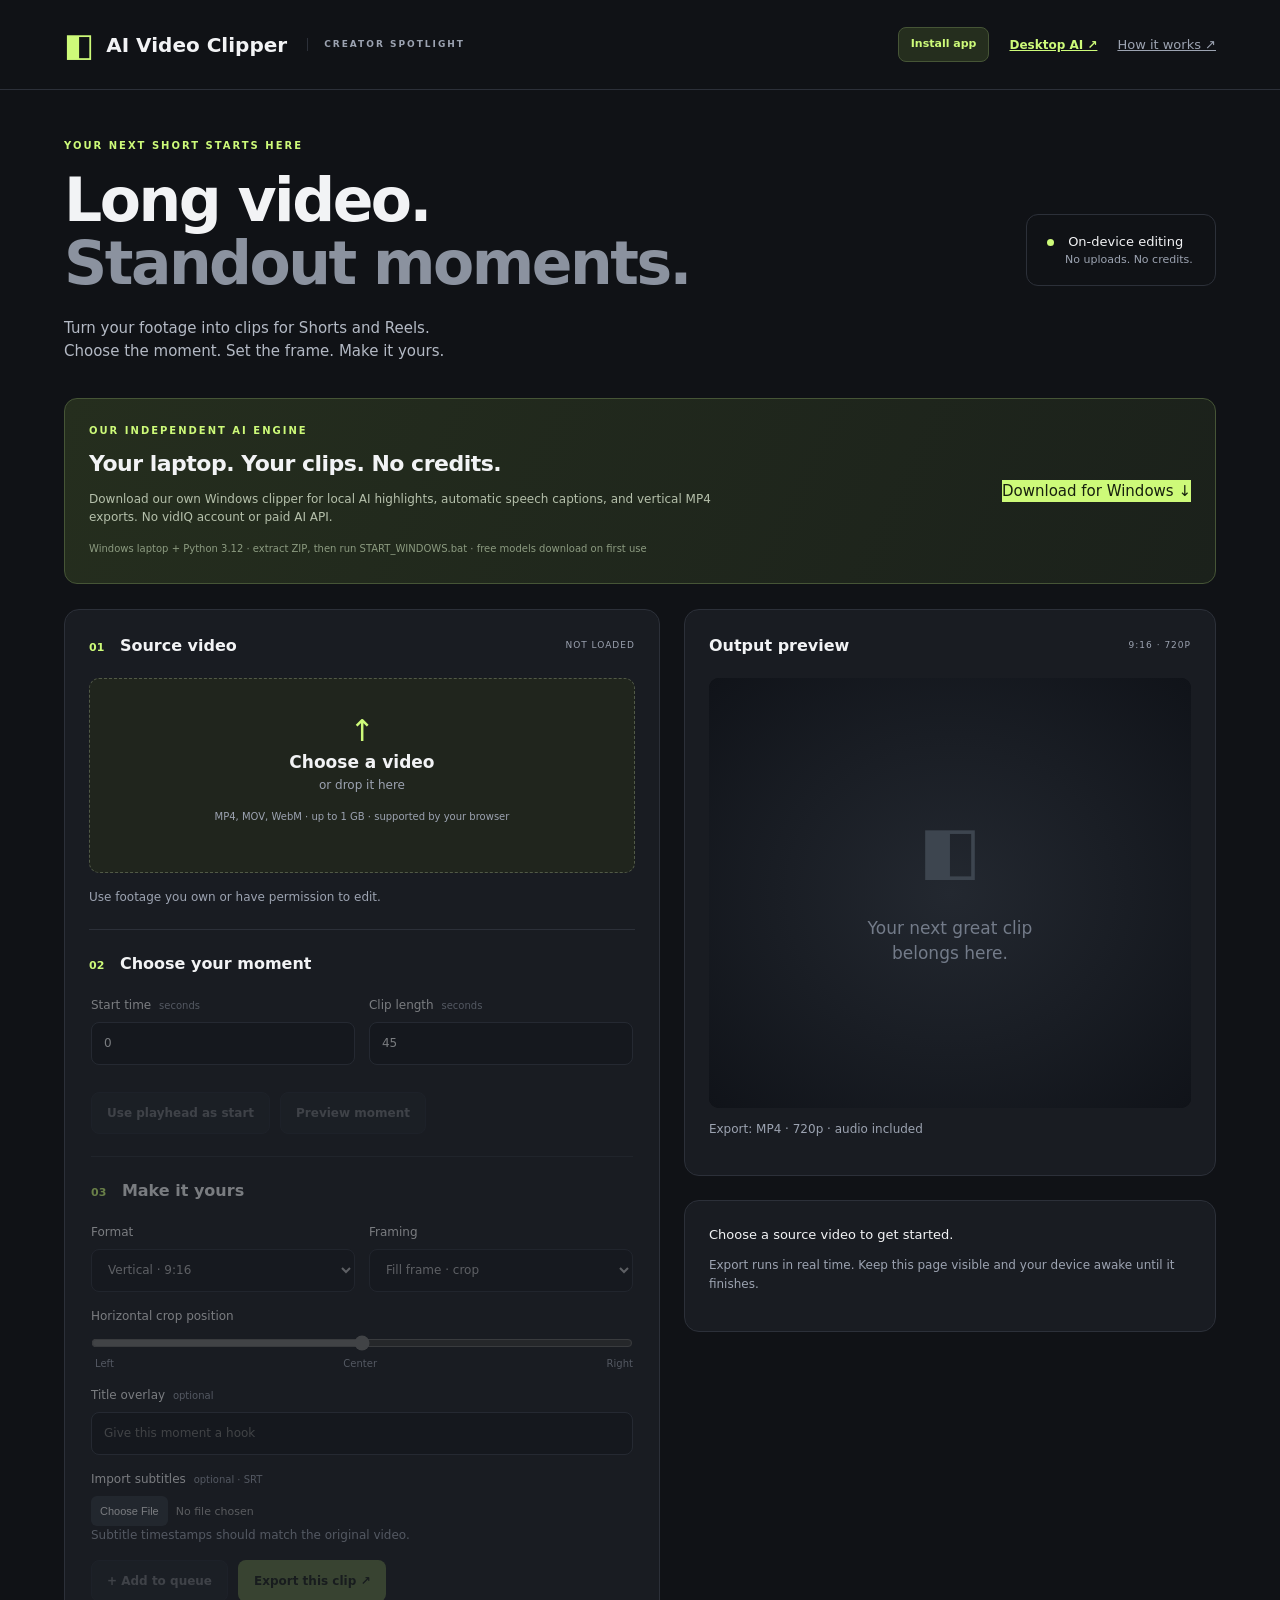
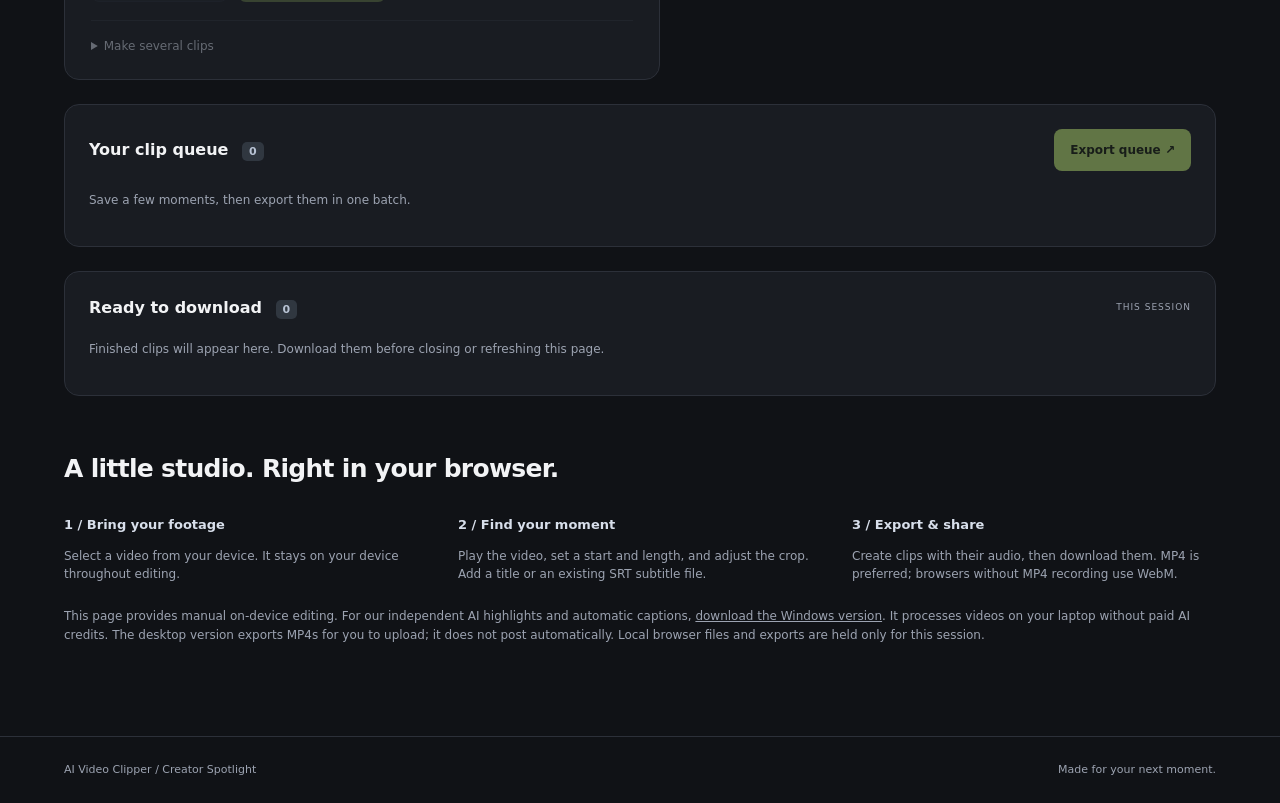
==== commit a1fb3fe2: "Publish independent local AI clipper source and Windows download" ====
--- a/index.html
+++ b/index.html
@@ -1,8 +1,8 @@
 <!doctype html>
 <html lang="en"><head><meta charset="utf-8"><meta name="viewport" content="width=device-width,initial-scale=1"><meta name="theme-color" content="#101216"><meta name="description" content="Creator Spotlight's private browser video editor. Trim videos, reframe for Shorts and Reels, add captions, and export clips on your device."><meta name="mobile-web-app-capable" content="yes"><meta name="apple-mobile-web-app-capable" content="yes"><meta name="apple-mobile-web-app-title" content="AI Clipper"><meta name="apple-mobile-web-app-status-bar-style" content="black-translucent"><link rel="manifest" href="/manifest.webmanifest"><link rel="apple-touch-icon" href="/icons/icon-180.png"><link rel="icon" type="image/png" href="/icons/icon-192.png"><script src="/install.js" defer></script><title>AI Video Clipper · Creator Spotlight</title><link rel="stylesheet" href="style.css"><script src="app.js" defer></script></head>
-<body><header><a class="brand" href="/" aria-label="AI Video Clipper home"><span class="brand-icon">◧</span> AI Video Clipper <span class="studio">CREATOR SPOTLIGHT</span></a><div class="header-links"><button id="install-app" class="install-button" type="button">Install app</button><a class="studio-link" href="/studio">AI Studio ↗</a><a class="help-link" href="#help">How it works ↗</a></div></header>
+<body><header><a class="brand" href="/" aria-label="AI Video Clipper home"><span class="brand-icon">◧</span> AI Video Clipper <span class="studio">CREATOR SPOTLIGHT</span></a><div class="header-links"><button id="install-app" class="install-button" type="button">Install app</button><a class="studio-link" href="#desktop-app">Desktop AI ↗</a><a class="help-link" href="#help">How it works ↗</a></div></header>
 <main><div class="intro"><div><p class="eyebrow">YOUR NEXT SHORT STARTS HERE</p><h1>Long video.<br><span>Standout moments.</span></h1><p class="sub">Turn your footage into clips for Shorts and Reels.<br>Choose the moment. Set the frame. Make it yours.</p></div><div class="private"><span class="dot"></span> On-device editing<span>No uploads. No credits.</span></div></div>
-<section class="ai-banner"><div><p class="eyebrow">AI WORKSPACE</p><h2>Let AI find your next great clip.</h2><p>YouTube imports, automatic highlights and speech captions, plus YouTube & Instagram publishing through your vidIQ account.</p><small>Private sign-in · cloud processing · vidIQ credits apply</small></div><a class="primary" href="/studio">Open AI Studio ↗</a></section><div class="workspace"><section class="panel source"><div class="section-title"><h2><b>01</b> Source video</h2><span id="source-badge" class="tag">NOT LOADED</span></div>
+<section class="ai-banner" id="desktop-app"><div><p class="eyebrow">OUR INDEPENDENT AI ENGINE</p><h2>Your laptop. Your clips. No credits.</h2><p>Download our own Windows clipper for local AI highlights, automatic speech captions, and vertical MP4 exports. No vidIQ account or paid AI API.</p><small>Windows laptop + Python 3.12 · extract ZIP, then run START_WINDOWS.bat · free models download on first use</small></div><a class="primary" href="/downloads/Independent_AI_Clipper_Windows.zip" download>Download for Windows ↓</a></section><div class="workspace"><section class="panel source"><div class="section-title"><h2><b>01</b> Source video</h2><span id="source-badge" class="tag">NOT LOADED</span></div>
 <label class="drop" id="drop"><input id="file" type="file" accept="video/*"><span class="upload-icon">↑</span><strong>Choose a video</strong><span>or drop it here</span><small>MP4, MOV, WebM · up to 1 GB · supported by your browser</small></label>
 <div id="loaded" hidden><video id="source" controls playsinline preload="metadata"></video><div class="file-meta"><strong id="filename"></strong><span id="metadata"></span></div><label class="change">Choose another video<input id="replace-file" type="file" accept="video/*"></label></div>
 <p class="note">Use footage you own or have permission to edit.</p>
@@ -11,4 +11,4 @@
 <aside><section class="panel preview-panel"><div class="section-title"><h2>Output preview</h2><span id="format-badge" class="tag">9:16 · 720P</span></div><div class="preview-stage"><canvas id="canvas" width="720" height="1280" aria-label="Preview of cropped video with overlays"></canvas><div id="preview-empty"><span>◧</span><p>Your next great clip<br>belongs here.</p></div></div><p class="note" id="export-format">Checking export support…</p></section><section class="panel status-panel"><div id="status" role="status" aria-live="polite">Choose a source video to get started.</div><progress id="progress" value="0" max="100" hidden></progress><button id="cancel" class="secondary" hidden>Cancel export</button><p class="note">Export runs in real time. Keep this page visible and your device awake until it finishes.</p></section></aside></div>
 <section class="panel queue-panel"><div class="section-title"><h2>Your clip queue <span id="queue-count" class="count">0</span></h2><button id="export-all" class="primary" disabled>Export queue ↗</button></div><p id="queue-empty" class="note">Save a few moments, then export them in one batch.</p><div id="queue"></div></section>
 <section class="panel"><div class="section-title"><h2>Ready to download <span id="results-count" class="count">0</span></h2><span class="tag">THIS SESSION</span></div><p id="results-empty" class="note">Finished clips will appear here. Download them before closing or refreshing this page.</p><div id="results"></div></section>
-<section id="help" class="help"><h2>A little studio. Right in your browser.</h2><div><article><b>1 / Bring your footage</b><p>Select a video from your device. It stays on your device throughout editing.</p></article><article><b>2 / Find your moment</b><p>Play the video, set a start and length, and adjust the crop. Add a title or an existing SRT subtitle file.</p></article><article><b>3 / Export & share</b><p>Create clips with their audio, then download them. MP4 is preferred; browsers without MP4 recording use WebM.</p></article></div><p class="note">This page edits device files locally. For automatic AI highlights, speech captions, YouTube imports, and direct social posting, open the private <a href="/studio">AI Studio</a>. Cloud features use your vidIQ connection and credits. Local files and exports are held only for this session.</p></section></main><footer><span>AI Video Clipper / Creator Spotlight</span><span>Made for your next moment.</span></footer><dialog id="install-help" aria-labelledby="install-title"><h2 id="install-title">Add AI Clipper to your device</h2><p><strong>iPhone / iPad:</strong> Open this website in Safari, tap Share, then Add to Home Screen and Add. If it is missing, scroll to Edit Actions in the Share menu.</p><p><strong>Computer:</strong> Open this website in Chrome or Edge and look for the Install option in the address bar or browser menu. On Mac Safari, use File → Add to Dock.</p><p class="note">If this link is inside ChatGPT or another app, open it in your browser first. Install this website, rather than sharing the ChatGPT conversation. AI Studio still requires sign-in and internet access.</p><form method="dialog"><button class="primary">Got it</button></form></dialog></body></html>
+<section id="help" class="help"><h2>A little studio. Right in your browser.</h2><div><article><b>1 / Bring your footage</b><p>Select a video from your device. It stays on your device throughout editing.</p></article><article><b>2 / Find your moment</b><p>Play the video, set a start and length, and adjust the crop. Add a title or an existing SRT subtitle file.</p></article><article><b>3 / Export & share</b><p>Create clips with their audio, then download them. MP4 is preferred; browsers without MP4 recording use WebM.</p></article></div><p class="note">This page provides manual on-device editing. For our independent AI highlights and automatic captions, <a href="#desktop-app">download the Windows version</a>. It processes videos on your laptop without paid AI credits. The desktop version exports MP4s for you to upload; it does not post automatically. Local browser files and exports are held only for this session.</p></section></main><footer><span>AI Video Clipper / Creator Spotlight</span><span>Made for your next moment.</span></footer><dialog id="install-help" aria-labelledby="install-title"><h2 id="install-title">Add AI Clipper to your device</h2><p><strong>iPhone / iPad:</strong> Open this website in Safari, tap Share, then Add to Home Screen and Add. If it is missing, scroll to Edit Actions in the Share menu.</p><p><strong>Computer:</strong> Open this website in Chrome or Edge and look for the Install option in the address bar or browser menu. On Mac Safari, use File → Add to Dock.</p><p class="note">If this link is inside ChatGPT or another app, open it in your browser first. Install this website, rather than sharing the ChatGPT conversation. AI Studio still requires sign-in and internet access.</p><form method="dialog"><button class="primary">Got it</button></form></dialog></body></html>
